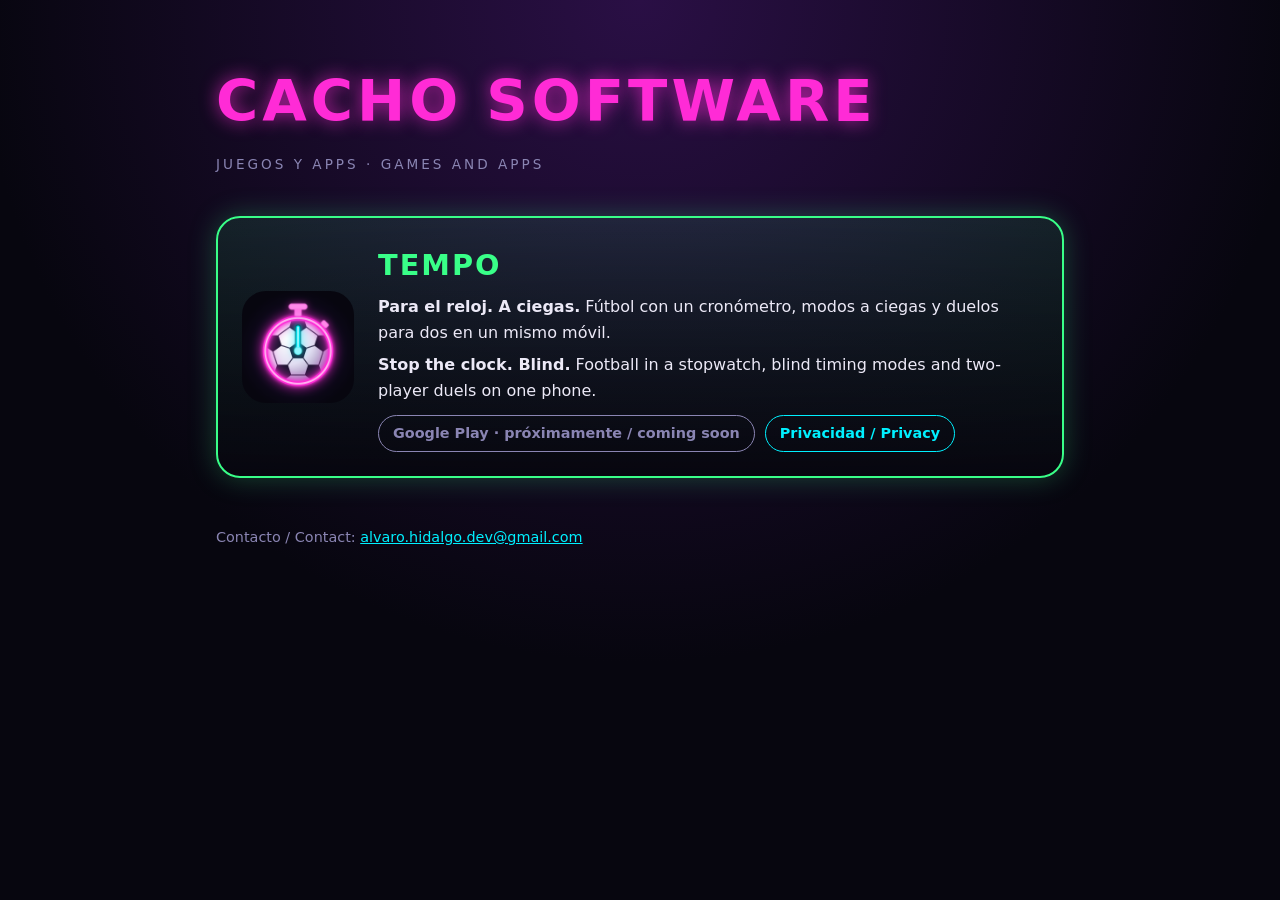
==== index.html @ e950e073 "Cacho Software site: app-ads.txt, home page, Tempo privacy policy Co-Authored-By: Claude Opus 5.5 (1" ====
<!doctype html>
<html lang="es">
<head>
<meta charset="utf-8">
<meta name="viewport" content="width=device-width, initial-scale=1">
<title>Cacho Software</title>
<meta name="description" content="Juegos y apps de Cacho Software. Games and apps by Cacho Software.">
<style>
  :root { --bg:#07060F; --surface:#13112A; --fg:#ECE9F7; --muted:#8A85B3;
          --magenta:#FF2BD6; --cyan:#00F0FF; --green:#39FF88; }
  * { box-sizing:border-box; }
  body { margin:0; background:radial-gradient(circle at 50% 0%, #2A0F45 0, var(--bg) 60%) fixed, var(--bg);
         color:var(--fg); font:16px/1.6 system-ui,-apple-system,Roboto,"Segoe UI",sans-serif; }
  main { max-width:880px; margin:0 auto; padding:56px 16px 48px; }
  h1 { margin:0; font-size:clamp(2.2rem,7vw,3.6rem); font-weight:900; letter-spacing:4px;
       color:var(--magenta); text-shadow:0 0 18px rgba(255,43,214,.7); }
  .tag { color:var(--muted); letter-spacing:3px; text-transform:uppercase; margin:6px 0 40px; font-size:.85rem; }
  .card { display:flex; gap:24px; align-items:center; padding:24px; border-radius:24px;
          background:linear-gradient(180deg, rgba(57,255,136,.10), var(--bg));
          border:2px solid var(--green); box-shadow:0 0 28px rgba(57,255,136,.25); }
  .card img { width:112px; height:112px; border-radius:24px; flex:none; }
  .card h2 { margin:0; font-size:1.8rem; letter-spacing:2px; color:var(--green); }
  .card p { margin:.4em 0; }
  .links { display:flex; flex-wrap:wrap; gap:10px; margin-top:12px; }
  .links a, .links span { padding:6px 14px; border-radius:999px; border:1.5px solid var(--cyan);
           color:var(--cyan); text-decoration:none; font-weight:700; font-size:.9rem; }
  .links span { border-color:var(--muted); color:var(--muted); }
  footer { margin-top:48px; color:var(--muted); font-size:.9rem; }
  footer a { color:var(--cyan); }
  @media (max-width:560px) { .card { flex-direction:column; text-align:center; } .links { justify-content:center; } }
</style>
</head>
<body><main>
  <h1>CACHO SOFTWARE</h1>
  <p class="tag">Juegos y apps · Games and apps</p>

  <article class="card">
    <img src="tempo/icon.png" alt="Tempo icon">
    <div>
      <h2>TEMPO</h2>
      <p><strong>Para el reloj. A ciegas.</strong> Fútbol con un cronómetro, modos a ciegas y duelos para dos en un mismo móvil.</p>
      <p><strong>Stop the clock. Blind.</strong> Football in a stopwatch, blind timing modes and two-player duels on one phone.</p>
      <div class="links">
        <span>Google Play · próximamente / coming soon</span>
        <a href="tempo/privacy/">Privacidad / Privacy</a>
      </div>
    </div>
  </article>

  <footer>
    Contacto / Contact: <a href="mailto:alvaro.hidalgo.dev@gmail.com">alvaro.hidalgo.dev@gmail.com</a>
  </footer>
</main></body>
</html>
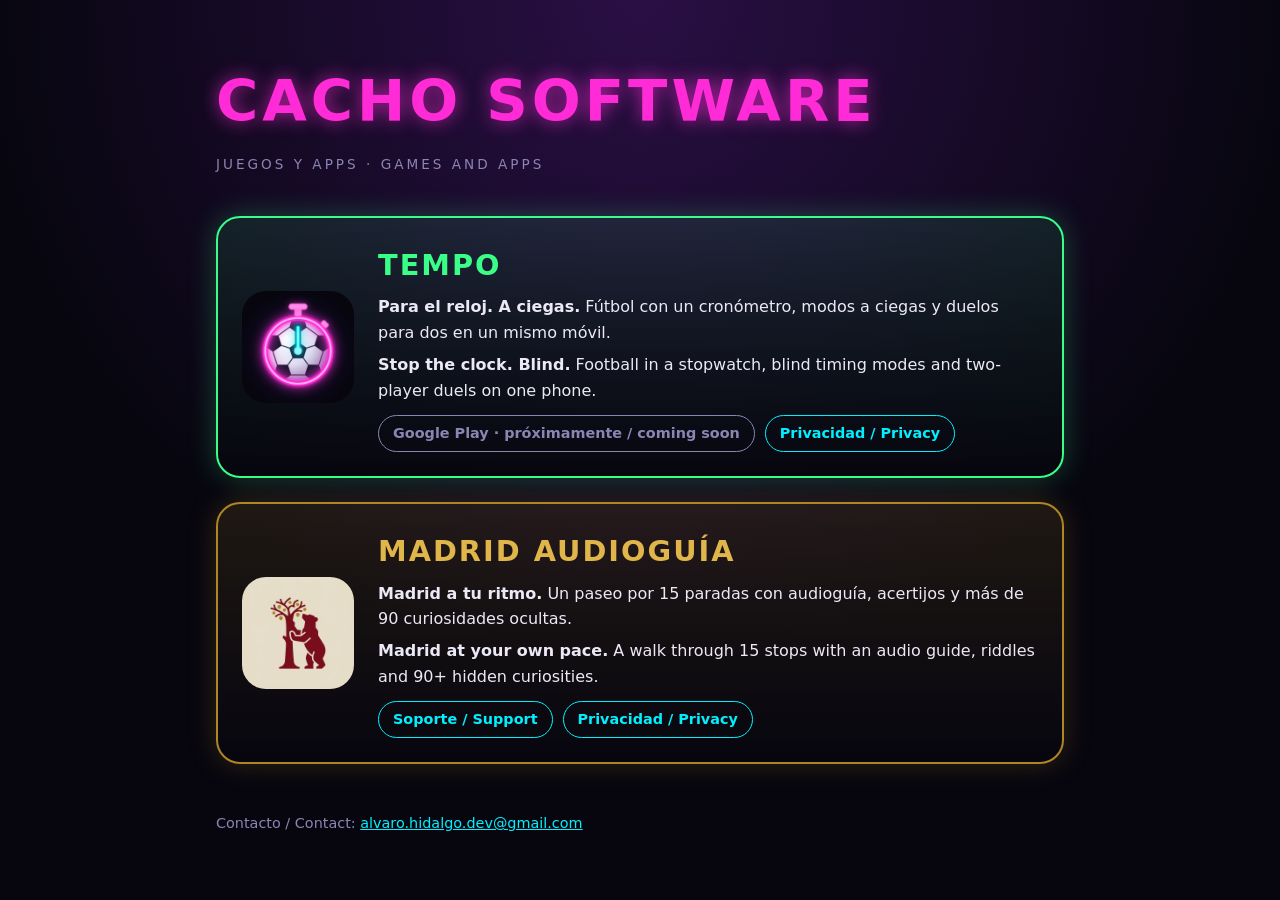
==== commit ed088a59: "Madrid Audioguía: support page, privacy policy and home card madrid/support/ is the App Store Suppor" ====
--- a/index.html
+++ b/index.html
@@ -25,6 +25,10 @@
   .links a, .links span { padding:6px 14px; border-radius:999px; border:1.5px solid var(--cyan);
            color:var(--cyan); text-decoration:none; font-weight:700; font-size:.9rem; }
   .links span { border-color:var(--muted); color:var(--muted); }
+  .card + .card { margin-top:24px; }
+  .card.madrid { background:linear-gradient(180deg, rgba(174,134,37,.14), var(--bg));
+                 border-color:#AE8625; box-shadow:0 0 28px rgba(174,134,37,.25); }
+  .card.madrid h2 { color:#E0B54A; }
   footer { margin-top:48px; color:var(--muted); font-size:.9rem; }
   footer a { color:var(--cyan); }
   @media (max-width:560px) { .card { flex-direction:column; text-align:center; } .links { justify-content:center; } }
@@ -47,6 +51,19 @@
     </div>
   </article>
 
+  <article class="card madrid">
+    <img src="madrid/icon.png" alt="Madrid Audioguía icon">
+    <div>
+      <h2>MADRID AUDIOGUÍA</h2>
+      <p><strong>Madrid a tu ritmo.</strong> Un paseo por 15 paradas con audioguía, acertijos y más de 90 curiosidades ocultas.</p>
+      <p><strong>Madrid at your own pace.</strong> A walk through 15 stops with an audio guide, riddles and 90+ hidden curiosities.</p>
+      <div class="links">
+        <a href="madrid/support/">Soporte / Support</a>
+        <a href="madrid/privacy/">Privacidad / Privacy</a>
+      </div>
+    </div>
+  </article>
+
   <footer>
     Contacto / Contact: <a href="mailto:alvaro.hidalgo.dev@gmail.com">alvaro.hidalgo.dev@gmail.com</a>
   </footer>
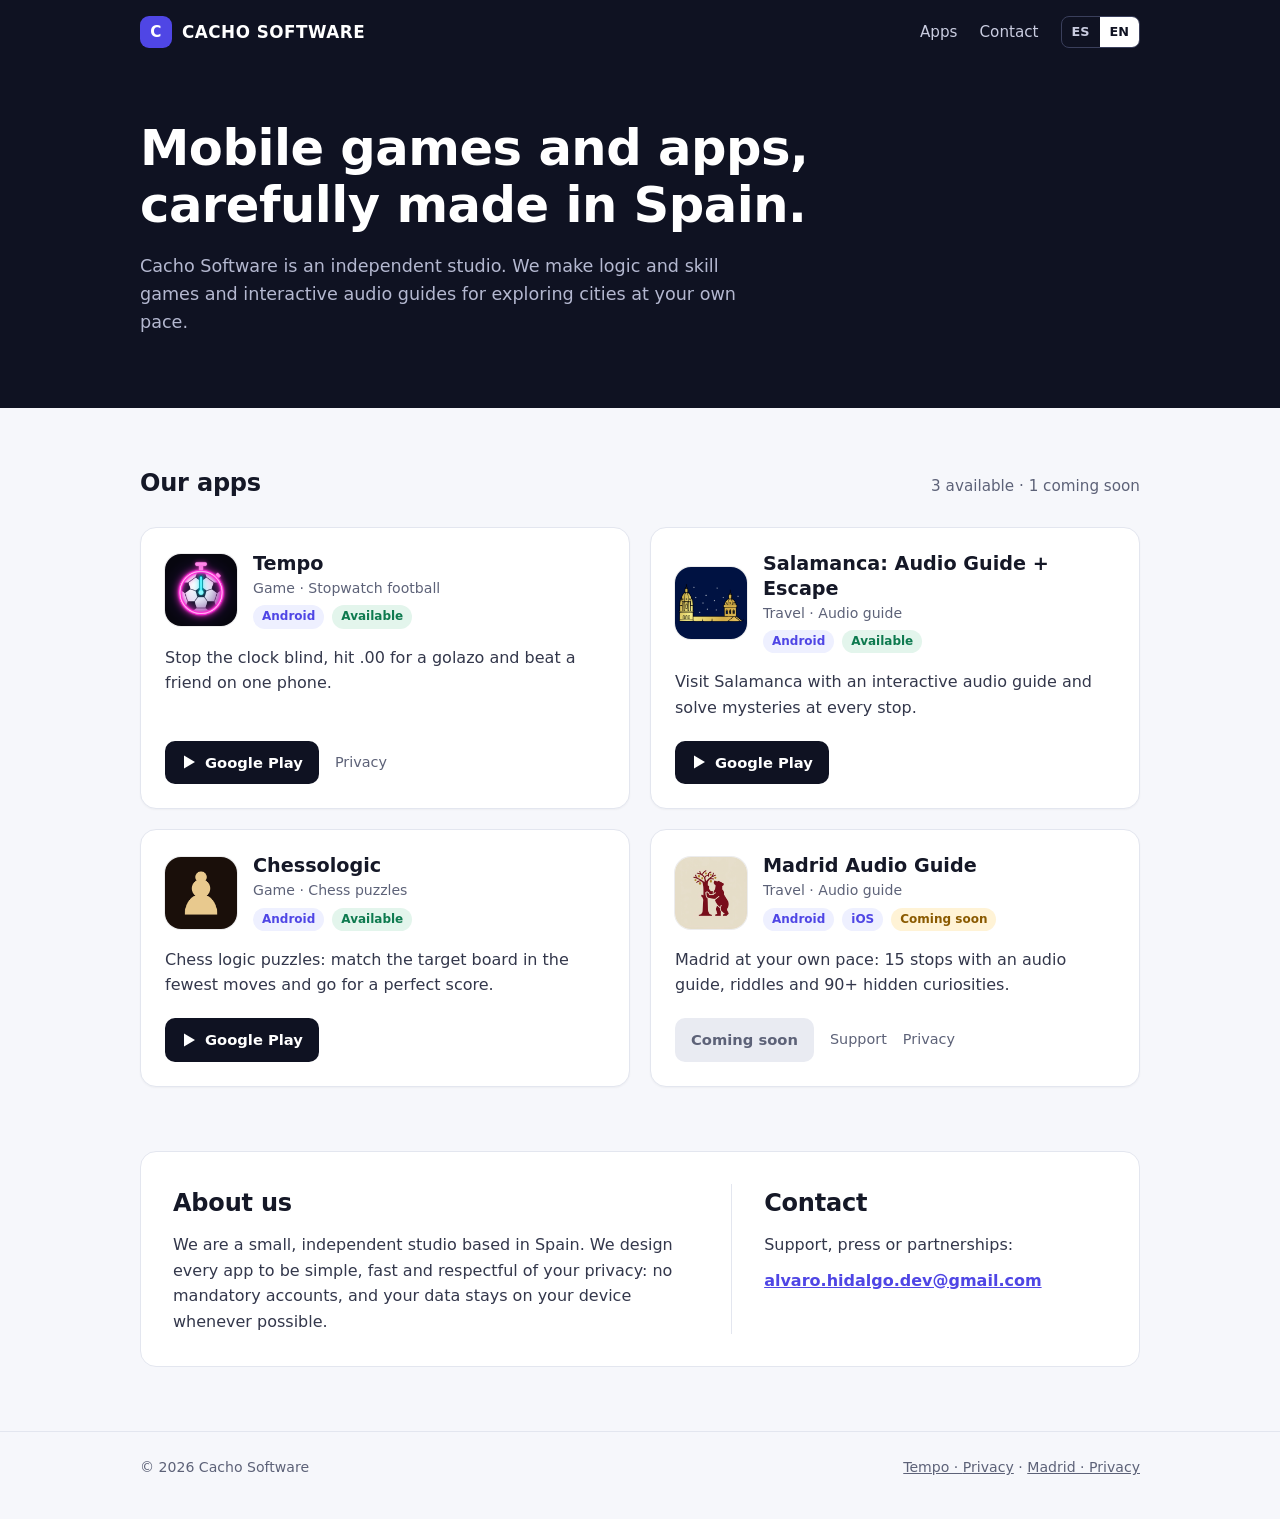
==== commit 95b814b7: "Home page: professional redesign, list all live apps with store links Adds Salamanca: Audioguía + Es" ====
--- a/index.html
+++ b/index.html
@@ -1,71 +1,232 @@
 <!doctype html>
-<html lang="es">
+<html lang="es" class="l-es">
 <head>
 <meta charset="utf-8">
 <meta name="viewport" content="width=device-width, initial-scale=1">
-<title>Cacho Software</title>
-<meta name="description" content="Juegos y apps de Cacho Software. Games and apps by Cacho Software.">
+<title>Cacho Software · Juegos y apps / Games and apps</title>
+<meta name="description" content="Cacho Software es un estudio independiente de juegos y apps para móvil. Cacho Software is an independent studio making mobile games and apps.">
+<meta property="og:title" content="Cacho Software">
+<meta property="og:description" content="Juegos y apps para móvil hechos en España. Mobile games and apps made in Spain.">
+<meta property="og:type" content="website">
+<meta name="theme-color" content="#0F1222">
 <style>
-  :root { --bg:#07060F; --surface:#13112A; --fg:#ECE9F7; --muted:#8A85B3;
-          --magenta:#FF2BD6; --cyan:#00F0FF; --green:#39FF88; }
+  :root { --bg:#F6F7FB; --surface:#FFFFFF; --fg:#151827; --muted:#5D6278; --line:#E3E6EF;
+          --ink:#0F1222; --accent:#4F46E5; --accent-soft:#EEF0FF; --ok:#0E7A4F; --ok-soft:#E3F5EC;
+          --soon:#8A5A00; --soon-soft:#FFF3D6; }
   * { box-sizing:border-box; }
-  body { margin:0; background:radial-gradient(circle at 50% 0%, #2A0F45 0, var(--bg) 60%) fixed, var(--bg);
-         color:var(--fg); font:16px/1.6 system-ui,-apple-system,Roboto,"Segoe UI",sans-serif; }
-  main { max-width:880px; margin:0 auto; padding:56px 16px 48px; }
-  h1 { margin:0; font-size:clamp(2.2rem,7vw,3.6rem); font-weight:900; letter-spacing:4px;
-       color:var(--magenta); text-shadow:0 0 18px rgba(255,43,214,.7); }
-  .tag { color:var(--muted); letter-spacing:3px; text-transform:uppercase; margin:6px 0 40px; font-size:.85rem; }
-  .card { display:flex; gap:24px; align-items:center; padding:24px; border-radius:24px;
-          background:linear-gradient(180deg, rgba(57,255,136,.10), var(--bg));
-          border:2px solid var(--green); box-shadow:0 0 28px rgba(57,255,136,.25); }
-  .card img { width:112px; height:112px; border-radius:24px; flex:none; }
-  .card h2 { margin:0; font-size:1.8rem; letter-spacing:2px; color:var(--green); }
-  .card p { margin:.4em 0; }
-  .links { display:flex; flex-wrap:wrap; gap:10px; margin-top:12px; }
-  .links a, .links span { padding:6px 14px; border-radius:999px; border:1.5px solid var(--cyan);
-           color:var(--cyan); text-decoration:none; font-weight:700; font-size:.9rem; }
-  .links span { border-color:var(--muted); color:var(--muted); }
-  .card + .card { margin-top:24px; }
-  .card.madrid { background:linear-gradient(180deg, rgba(174,134,37,.14), var(--bg));
-                 border-color:#AE8625; box-shadow:0 0 28px rgba(174,134,37,.25); }
-  .card.madrid h2 { color:#E0B54A; }
-  footer { margin-top:48px; color:var(--muted); font-size:.9rem; }
-  footer a { color:var(--cyan); }
-  @media (max-width:560px) { .card { flex-direction:column; text-align:center; } .links { justify-content:center; } }
+  html { scroll-behavior:smooth; }
+  body { margin:0; background:var(--bg); color:var(--fg);
+         font:16px/1.6 system-ui,-apple-system,"Segoe UI",Roboto,"Helvetica Neue",sans-serif; }
+  a { color:var(--accent); }
+  .wrap { max-width:1040px; margin:0 auto; padding:0 20px; }
+  .l-es .en, .l-en .es { display:none; }
+
+  /* Header */
+  .top { background:var(--ink); color:#fff; }
+  .bar { display:flex; align-items:center; justify-content:space-between; gap:16px; height:64px; }
+  .logo { display:flex; align-items:center; gap:10px; color:#fff; text-decoration:none;
+          font-weight:800; letter-spacing:.5px; font-size:1.05rem; }
+  .logo b { display:grid; place-items:center; width:32px; height:32px; border-radius:9px;
+            background:var(--accent); font-size:.95rem; }
+  .bar nav { display:flex; align-items:center; gap:22px; }
+  .bar nav a { color:#C9CCE0; text-decoration:none; font-size:.95rem; }
+  .bar nav a:hover { color:#fff; }
+  .lang { display:flex; border:1px solid #3A3F5C; border-radius:8px; overflow:hidden; }
+  .lang button { background:none; border:0; color:#C9CCE0; font:inherit; font-size:.8rem;
+                 font-weight:700; padding:5px 10px; cursor:pointer; }
+  .l-es .lang [data-l=es], .l-en .lang [data-l=en] { background:#fff; color:var(--ink); }
+
+  /* Hero */
+  .hero { background:var(--ink); color:#fff; padding:56px 0 72px; }
+  .hero h1 { margin:0; font-size:clamp(2rem,5.5vw,3.1rem); line-height:1.15; font-weight:800;
+             letter-spacing:-.5px; max-width:720px; }
+  .hero p { color:#B4B8D0; font-size:1.1rem; max-width:620px; margin:18px 0 0; }
+
+  /* Apps */
+  .apps { padding:56px 0 24px; }
+  .section-head { display:flex; align-items:baseline; justify-content:space-between; gap:12px;
+                  margin-bottom:24px; }
+  h2 { margin:0; font-size:1.5rem; letter-spacing:-.2px; }
+  .count { color:var(--muted); font-size:.95rem; }
+  .grid { display:grid; grid-template-columns:repeat(2,minmax(0,1fr)); gap:20px; }
+  .card { display:flex; flex-direction:column; background:var(--surface); border:1px solid var(--line);
+          border-radius:16px; padding:24px; box-shadow:0 1px 2px rgba(15,18,34,.04);
+          transition:box-shadow .2s, transform .2s; }
+  .card:hover { box-shadow:0 10px 30px rgba(15,18,34,.08); transform:translateY(-2px); }
+  .card-head { display:flex; gap:16px; align-items:center; }
+  .card img { width:72px; height:72px; border-radius:16px; flex:none;
+              box-shadow:0 0 0 1px rgba(15,18,34,.08); }
+  .card h3 { margin:0; font-size:1.2rem; line-height:1.3; }
+  .cat { color:var(--muted); font-size:.88rem; }
+  .card p { margin:16px 0 20px; color:#33374B; }
+  .meta { display:flex; flex-wrap:wrap; gap:8px; margin-top:6px; }
+  .pill { font-size:.75rem; font-weight:700; padding:2px 9px; border-radius:999px;
+          background:var(--accent-soft); color:var(--accent); }
+  .pill.live { background:var(--ok-soft); color:var(--ok); }
+  .pill.soon { background:var(--soon-soft); color:var(--soon); }
+  .actions { margin-top:auto; display:flex; flex-wrap:wrap; align-items:center; gap:8px 16px; }
+  .store { display:inline-flex; align-items:center; gap:8px; background:var(--ink); color:#fff;
+           text-decoration:none; font-weight:700; font-size:.92rem; padding:10px 16px;
+           border-radius:10px; }
+  .store:hover { background:#262B45; }
+  .store svg { width:16px; height:16px; }
+  .store.disabled { background:#E9EBF2; color:var(--muted); cursor:default; }
+  .actions .sub { font-size:.9rem; color:var(--muted); text-decoration:none; }
+  .actions .sub:hover { color:var(--accent); text-decoration:underline; }
+
+  /* About / contact */
+  .about { padding:40px 0 64px; }
+  .panel { display:grid; grid-template-columns:1.4fr 1fr; gap:32px; background:var(--surface);
+           border:1px solid var(--line); border-radius:16px; padding:32px; }
+  .panel p { color:#33374B; margin:10px 0 0; }
+  .contact-box { border-left:1px solid var(--line); padding-left:32px; }
+  .contact-box a.mail { display:inline-block; margin-top:10px; font-weight:700; word-break:break-all; }
+
+  footer { border-top:1px solid var(--line); color:var(--muted); font-size:.88rem; padding:24px 0 40px; }
+  footer .wrap { display:flex; flex-wrap:wrap; justify-content:space-between; gap:12px; }
+  footer a { color:var(--muted); }
+
+  @media (max-width:760px) {
+    .grid, .panel { grid-template-columns:1fr; }
+    .contact-box { border-left:0; padding-left:0; border-top:1px solid var(--line); padding-top:24px; }
+    .bar nav a.hide-sm { display:none; }
+    .hero { padding:40px 0 56px; }
+  }
 </style>
 </head>
-<body><main>
-  <h1>CACHO SOFTWARE</h1>
-  <p class="tag">Juegos y apps · Games and apps</p>
-
-  <article class="card">
-    <img src="tempo/icon.png" alt="Tempo icon">
-    <div>
-      <h2>TEMPO</h2>
-      <p><strong>Para el reloj. A ciegas.</strong> Fútbol con un cronómetro, modos a ciegas y duelos para dos en un mismo móvil.</p>
-      <p><strong>Stop the clock. Blind.</strong> Football in a stopwatch, blind timing modes and two-player duels on one phone.</p>
-      <div class="links">
-        <span>Google Play · próximamente / coming soon</span>
-        <a href="tempo/privacy/">Privacidad / Privacy</a>
+<body>
+<header class="top">
+  <div class="wrap bar">
+    <a class="logo" href="./"><b>C</b>CACHO SOFTWARE</a>
+    <nav>
+      <a class="hide-sm" href="#apps"><span class="es">Apps</span><span class="en">Apps</span></a>
+      <a class="hide-sm" href="#contacto"><span class="es">Contacto</span><span class="en">Contact</span></a>
+      <div class="lang" role="group" aria-label="Idioma / Language">
+        <button type="button" data-l="es">ES</button><button type="button" data-l="en">EN</button>
+      </div>
+    </nav>
+  </div>
+</header>
+
+<section class="hero">
+  <div class="wrap">
+    <h1><span class="es">Juegos y apps para móvil, hechos con cuidado en España.</span><span class="en">Mobile games and apps, carefully made in Spain.</span></h1>
+    <p><span class="es">Cacho Software es un estudio independiente. Creamos juegos de lógica y habilidad y audioguías interactivas para descubrir ciudades a tu ritmo.</span><span class="en">Cacho Software is an independent studio. We make logic and skill games and interactive audio guides for exploring cities at your own pace.</span></p>
+  </div>
+</section>
+
+<main class="apps" id="apps">
+  <div class="wrap">
+    <div class="section-head">
+      <h2><span class="es">Nuestras apps</span><span class="en">Our apps</span></h2>
+      <span class="count"><span class="es">3 disponibles · 1 próximamente</span><span class="en">3 available · 1 coming soon</span></span>
+    </div>
+
+    <div class="grid">
+      <article class="card">
+        <div class="card-head">
+          <img src="tempo/icon.png" alt="Tempo" width="72" height="72">
+          <div>
+            <h3>Tempo</h3>
+            <div class="cat"><span class="es">Juego · Fútbol cronómetro</span><span class="en">Game · Stopwatch football</span></div>
+            <div class="meta"><span class="pill">Android</span><span class="pill live"><span class="es">Disponible</span><span class="en">Available</span></span></div>
+          </div>
+        </div>
+        <p><span class="es">Para el reloj a ciegas, clava el .00 para marcar un golazo y reta a un amigo en el mismo móvil.</span><span class="en">Stop the clock blind, hit .00 for a golazo and beat a friend on one phone.</span></p>
+        <div class="actions">
+          <a class="store" href="https://play.google.com/store/apps/details?id=com.cachosoftware.tempo"><svg viewBox="0 0 16 16" aria-hidden="true"><path fill="currentColor" d="M3 1.5v13l11-6.5z"/></svg>Google Play</a>
+          <a class="sub" href="tempo/privacy/"><span class="es">Privacidad</span><span class="en">Privacy</span></a>
+        </div>
+      </article>
+
+      <article class="card">
+        <div class="card-head">
+          <img src="salamanca/icon.png" alt="Salamanca" width="72" height="72">
+          <div>
+            <h3><span class="es">Salamanca: Audioguía + Escape</span><span class="en">Salamanca: Audio Guide + Escape</span></h3>
+            <div class="cat"><span class="es">Viajes · Audioguía</span><span class="en">Travel · Audio guide</span></div>
+            <div class="meta"><span class="pill">Android</span><span class="pill live"><span class="es">Disponible</span><span class="en">Available</span></span></div>
+          </div>
+        </div>
+        <p><span class="es">Visita Salamanca con una audioguía interactiva y resuelve misterios en cada parada.</span><span class="en">Visit Salamanca with an interactive audio guide and solve mysteries at every stop.</span></p>
+        <div class="actions">
+          <a class="store" href="https://play.google.com/store/apps/details?id=com.cachosoftware.salamancafreetour"><svg viewBox="0 0 16 16" aria-hidden="true"><path fill="currentColor" d="M3 1.5v13l11-6.5z"/></svg>Google Play</a>
+        </div>
+      </article>
+
+      <article class="card">
+        <div class="card-head">
+          <img src="chessologic/icon.png" alt="Chessologic" width="72" height="72">
+          <div>
+            <h3>Chessologic</h3>
+            <div class="cat"><span class="es">Juego · Puzzles de ajedrez</span><span class="en">Game · Chess puzzles</span></div>
+            <div class="meta"><span class="pill">Android</span><span class="pill live"><span class="es">Disponible</span><span class="en">Available</span></span></div>
+          </div>
+        </div>
+        <p><span class="es">Puzzles de lógica con piezas de ajedrez: iguala el tablero objetivo en el menor número de movimientos.</span><span class="en">Chess logic puzzles: match the target board in the fewest moves and go for a perfect score.</span></p>
+        <div class="actions">
+          <a class="store" href="https://play.google.com/store/apps/details?id=com.cachosoftware.chessologic"><svg viewBox="0 0 16 16" aria-hidden="true"><path fill="currentColor" d="M3 1.5v13l11-6.5z"/></svg>Google Play</a>
+        </div>
+      </article>
+
+      <article class="card">
+        <div class="card-head">
+          <img src="madrid/icon.png" alt="Madrid Audioguía" width="72" height="72">
+          <div>
+            <h3><span class="es">Madrid Audioguía</span><span class="en">Madrid Audio Guide</span></h3>
+            <div class="cat"><span class="es">Viajes · Audioguía</span><span class="en">Travel · Audio guide</span></div>
+            <div class="meta"><span class="pill">Android</span><span class="pill">iOS</span><span class="pill soon"><span class="es">Próximamente</span><span class="en">Coming soon</span></span></div>
+          </div>
+        </div>
+        <p><span class="es">Madrid a tu ritmo: 15 paradas con audioguía, acertijos y más de 90 curiosidades ocultas.</span><span class="en">Madrid at your own pace: 15 stops with an audio guide, riddles and 90+ hidden curiosities.</span></p>
+        <div class="actions">
+          <span class="store disabled"><span class="es">Próximamente</span><span class="en">Coming soon</span></span>
+          <a class="sub" href="madrid/support/"><span class="es">Soporte</span><span class="en">Support</span></a>
+          <a class="sub" href="madrid/privacy/"><span class="es">Privacidad</span><span class="en">Privacy</span></a>
+        </div>
+      </article>
+    </div>
+  </div>
+</main>
+
+<section class="about" id="contacto">
+  <div class="wrap">
+    <div class="panel">
+      <div>
+        <h2><span class="es">Sobre nosotros</span><span class="en">About us</span></h2>
+        <p><span class="es">Somos un estudio pequeño e independiente con sede en España. Diseñamos cada app para que sea sencilla, rápida y respetuosa con tu privacidad: sin cuentas obligatorias y guardando tus datos en tu dispositivo siempre que es posible.</span><span class="en">We are a small, independent studio based in Spain. We design every app to be simple, fast and respectful of your privacy: no mandatory accounts, and your data stays on your device whenever possible.</span></p>
+      </div>
+      <div class="contact-box">
+        <h2><span class="es">Contacto</span><span class="en">Contact</span></h2>
+        <p><span class="es">Soporte, prensa o colaboraciones:</span><span class="en">Support, press or partnerships:</span></p>
+        <a class="mail" href="mailto:alvaro.hidalgo.dev@gmail.com">alvaro.hidalgo.dev@gmail.com</a>
       </div>
     </div>
-  </article>
-
-  <article class="card madrid">
-    <img src="madrid/icon.png" alt="Madrid Audioguía icon">
-    <div>
-      <h2>MADRID AUDIOGUÍA</h2>
-      <p><strong>Madrid a tu ritmo.</strong> Un paseo por 15 paradas con audioguía, acertijos y más de 90 curiosidades ocultas.</p>
-      <p><strong>Madrid at your own pace.</strong> A walk through 15 stops with an audio guide, riddles and 90+ hidden curiosities.</p>
-      <div class="links">
-        <a href="madrid/support/">Soporte / Support</a>
-        <a href="madrid/privacy/">Privacidad / Privacy</a>
-      </div>
-    </div>
-  </article>
-
-  <footer>
-    Contacto / Contact: <a href="mailto:alvaro.hidalgo.dev@gmail.com">alvaro.hidalgo.dev@gmail.com</a>
-  </footer>
-</main></body>
+  </div>
+</section>
+
+<footer>
+  <div class="wrap">
+    <span>© 2026 Cacho Software</span>
+    <span><a href="tempo/privacy/">Tempo · <span class="es">Privacidad</span><span class="en">Privacy</span></a> · <a href="madrid/privacy/">Madrid · <span class="es">Privacidad</span><span class="en">Privacy</span></a></span>
+  </div>
+</footer>
+
+<script>
+  (function () {
+    var root = document.documentElement;
+    function set(l) {
+      root.className = 'l-' + l;
+      root.lang = l;
+      try { localStorage.setItem('lang', l); } catch (e) {}
+    }
+    var saved = null;
+    try { saved = localStorage.getItem('lang'); } catch (e) {}
+    set(saved || ((navigator.language || 'es').slice(0, 2) === 'es' ? 'es' : 'en'));
+    document.querySelectorAll('.lang button').forEach(function (b) {
+      b.addEventListener('click', function () { set(b.getAttribute('data-l')); });
+    });
+  })();
+</script>
+</body>
 </html>
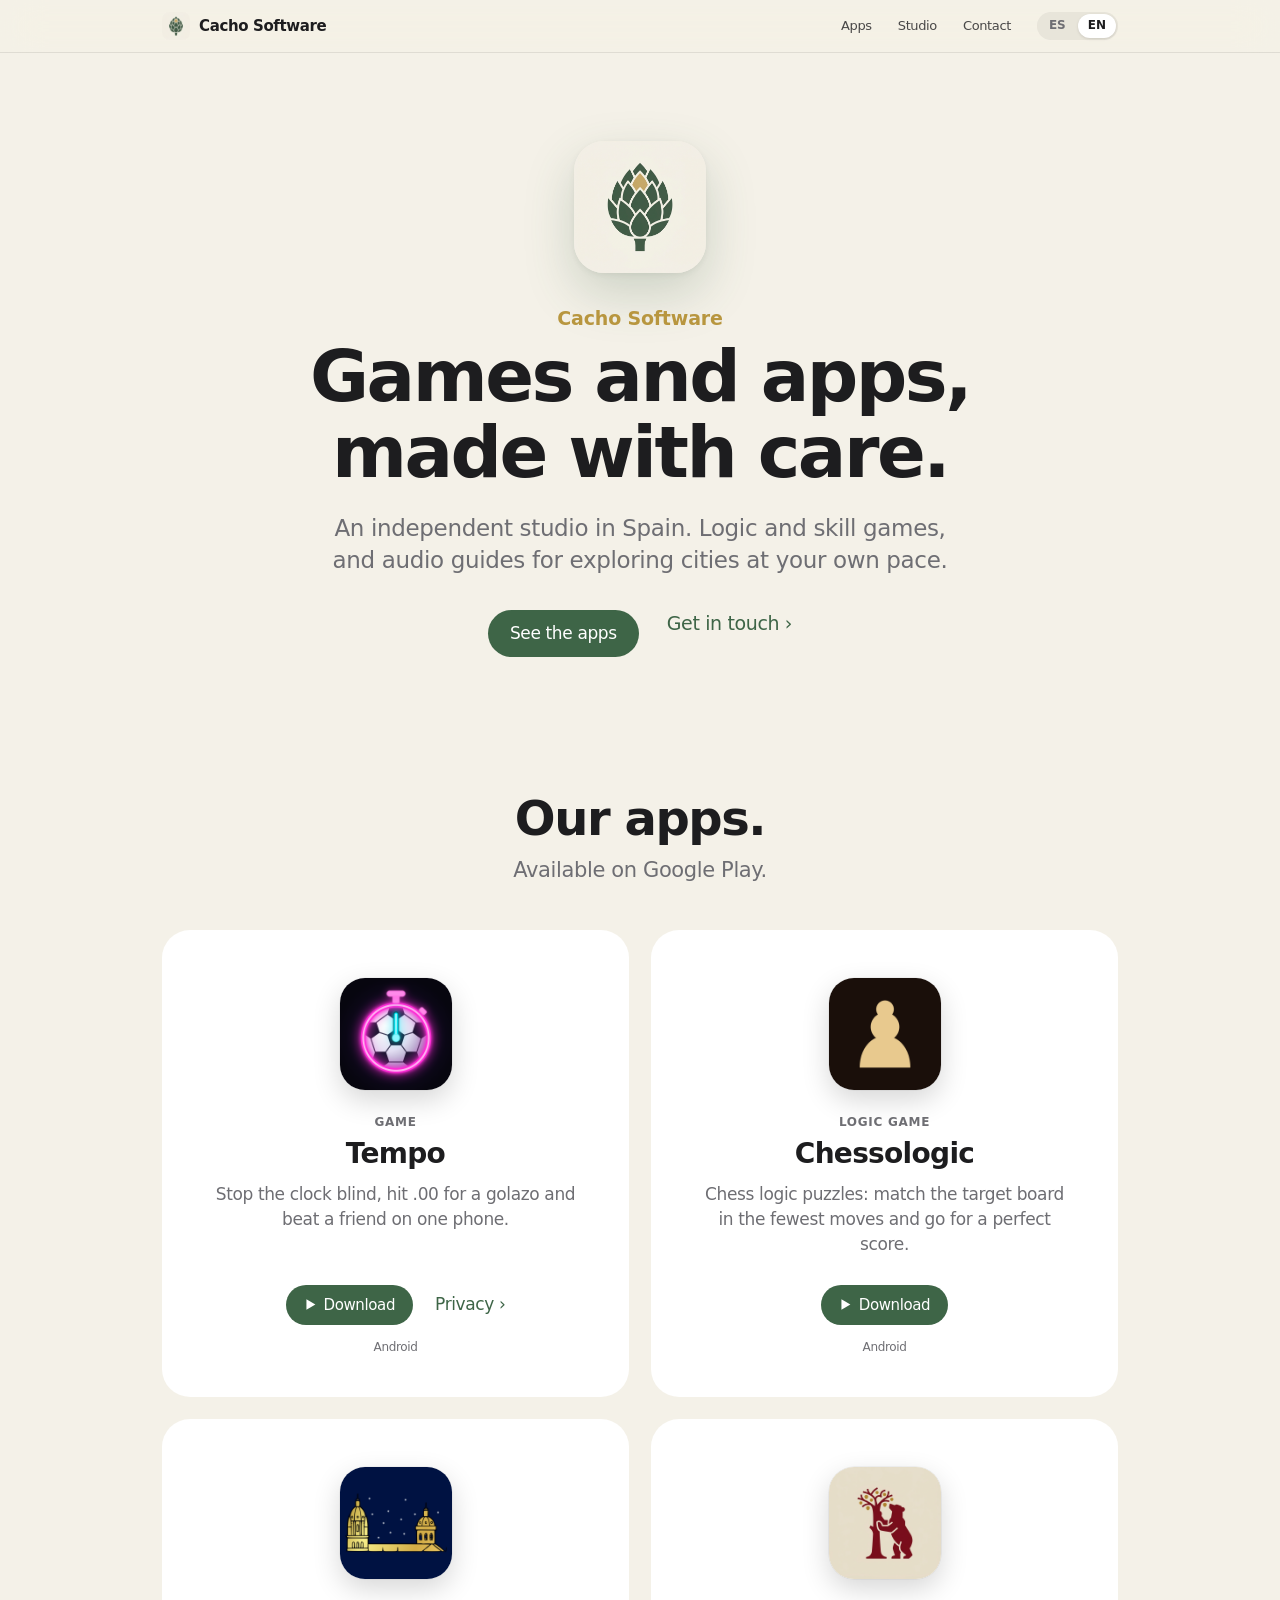
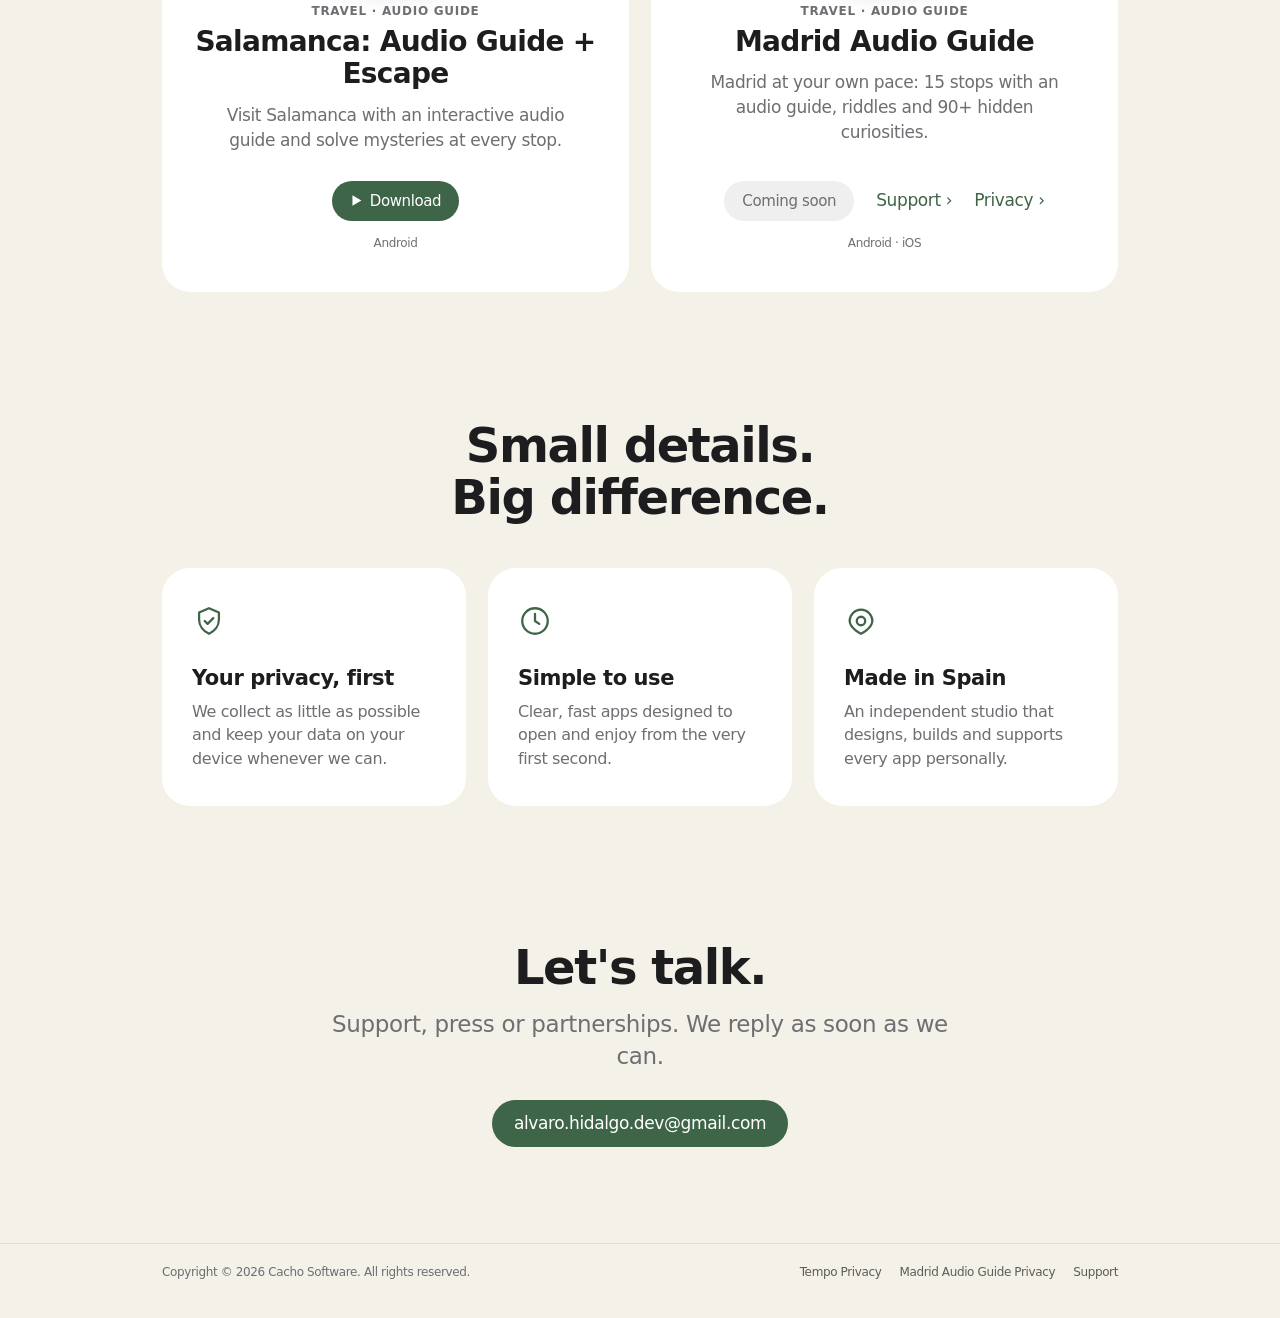
==== commit bab47244: "Home page: Apple-inspired redesign with the studio logo Translucent sticky nav, large centred hero w" ====
--- a/index.html
+++ b/index.html
@@ -8,98 +8,116 @@
 <meta property="og:title" content="Cacho Software">
 <meta property="og:description" content="Juegos y apps para móvil hechos en España. Mobile games and apps made in Spain.">
 <meta property="og:type" content="website">
-<meta name="theme-color" content="#0F1222">
+<meta property="og:image" content="https://cachosoftware.github.io/cachosoftware_icon.png">
+<meta name="theme-color" content="#F4F1E8">
+<link rel="icon" type="image/png" href="cachosoftware_icon.png">
+<link rel="apple-touch-icon" href="cachosoftware_icon.png">
 <style>
-  :root { --bg:#F6F7FB; --surface:#FFFFFF; --fg:#151827; --muted:#5D6278; --line:#E3E6EF;
-          --ink:#0F1222; --accent:#4F46E5; --accent-soft:#EEF0FF; --ok:#0E7A4F; --ok-soft:#E3F5EC;
-          --soon:#8A5A00; --soon-soft:#FFF3D6; }
+  :root { --bg:#F4F1E8; --tile:#FFFFFF; --fg:#1D1D1F; --muted:#6E6E73; --line:rgba(29,29,31,.10);
+          --green:#3E6547; --green-dark:#2F4F37; --gold:#B8963F; }
   * { box-sizing:border-box; }
-  html { scroll-behavior:smooth; }
-  body { margin:0; background:var(--bg); color:var(--fg);
-         font:16px/1.6 system-ui,-apple-system,"Segoe UI",Roboto,"Helvetica Neue",sans-serif; }
-  a { color:var(--accent); }
-  .wrap { max-width:1040px; margin:0 auto; padding:0 20px; }
+  html { scroll-behavior:smooth; -webkit-text-size-adjust:100%; }
+  body { margin:0; background:var(--bg); color:var(--fg); -webkit-font-smoothing:antialiased;
+         font:17px/1.47 -apple-system,BlinkMacSystemFont,"SF Pro Text","Helvetica Neue",system-ui,"Segoe UI",Roboto,sans-serif;
+         letter-spacing:-.022em; }
+  a { color:var(--green); text-decoration:none; }
+  a:hover { text-decoration:underline; }
+  .wrap { max-width:1000px; margin:0 auto; padding:0 22px; }
   .l-es .en, .l-en .es { display:none; }
 
-  /* Header */
-  .top { background:var(--ink); color:#fff; }
-  .bar { display:flex; align-items:center; justify-content:space-between; gap:16px; height:64px; }
-  .logo { display:flex; align-items:center; gap:10px; color:#fff; text-decoration:none;
-          font-weight:800; letter-spacing:.5px; font-size:1.05rem; }
-  .logo b { display:grid; place-items:center; width:32px; height:32px; border-radius:9px;
-            background:var(--accent); font-size:.95rem; }
-  .bar nav { display:flex; align-items:center; gap:22px; }
-  .bar nav a { color:#C9CCE0; text-decoration:none; font-size:.95rem; }
-  .bar nav a:hover { color:#fff; }
-  .lang { display:flex; border:1px solid #3A3F5C; border-radius:8px; overflow:hidden; }
-  .lang button { background:none; border:0; color:#C9CCE0; font:inherit; font-size:.8rem;
-                 font-weight:700; padding:5px 10px; cursor:pointer; }
-  .l-es .lang [data-l=es], .l-en .lang [data-l=en] { background:#fff; color:var(--ink); }
+  /* Navigation: translucent, sticky */
+  .nav { position:sticky; top:0; z-index:10; background:rgba(244,241,232,.72);
+         -webkit-backdrop-filter:saturate(180%) blur(20px); backdrop-filter:saturate(180%) blur(20px);
+         border-bottom:1px solid var(--line); }
+  .nav .wrap { display:flex; align-items:center; justify-content:space-between; height:52px; }
+  .brand { display:flex; align-items:center; gap:9px; color:var(--fg); font-weight:600; font-size:15px; }
+  .brand:hover { text-decoration:none; }
+  .brand img { width:28px; height:28px; border-radius:7px; }
+  .nav nav { display:flex; align-items:center; gap:26px; font-size:13px; }
+  .nav nav a { color:rgba(29,29,31,.8); }
+  .nav nav a:hover { color:var(--fg); text-decoration:none; }
+  .lang { display:flex; gap:2px; padding:2px; border-radius:999px; background:rgba(29,29,31,.06); }
+  .lang button { border:0; background:none; font:inherit; font-size:12px; font-weight:600; color:var(--muted);
+                 padding:3px 10px; border-radius:999px; cursor:pointer; }
+  .l-es .lang [data-l=es], .l-en .lang [data-l=en] { background:#fff; color:var(--fg);
+                 box-shadow:0 1px 3px rgba(0,0,0,.12); }
 
   /* Hero */
-  .hero { background:var(--ink); color:#fff; padding:56px 0 72px; }
-  .hero h1 { margin:0; font-size:clamp(2rem,5.5vw,3.1rem); line-height:1.15; font-weight:800;
-             letter-spacing:-.5px; max-width:720px; }
-  .hero p { color:#B4B8D0; font-size:1.1rem; max-width:620px; margin:18px 0 0; }
-
-  /* Apps */
-  .apps { padding:56px 0 24px; }
-  .section-head { display:flex; align-items:baseline; justify-content:space-between; gap:12px;
-                  margin-bottom:24px; }
-  h2 { margin:0; font-size:1.5rem; letter-spacing:-.2px; }
-  .count { color:var(--muted); font-size:.95rem; }
-  .grid { display:grid; grid-template-columns:repeat(2,minmax(0,1fr)); gap:20px; }
-  .card { display:flex; flex-direction:column; background:var(--surface); border:1px solid var(--line);
-          border-radius:16px; padding:24px; box-shadow:0 1px 2px rgba(15,18,34,.04);
-          transition:box-shadow .2s, transform .2s; }
-  .card:hover { box-shadow:0 10px 30px rgba(15,18,34,.08); transform:translateY(-2px); }
-  .card-head { display:flex; gap:16px; align-items:center; }
-  .card img { width:72px; height:72px; border-radius:16px; flex:none;
-              box-shadow:0 0 0 1px rgba(15,18,34,.08); }
-  .card h3 { margin:0; font-size:1.2rem; line-height:1.3; }
-  .cat { color:var(--muted); font-size:.88rem; }
-  .card p { margin:16px 0 20px; color:#33374B; }
-  .meta { display:flex; flex-wrap:wrap; gap:8px; margin-top:6px; }
-  .pill { font-size:.75rem; font-weight:700; padding:2px 9px; border-radius:999px;
-          background:var(--accent-soft); color:var(--accent); }
-  .pill.live { background:var(--ok-soft); color:var(--ok); }
-  .pill.soon { background:var(--soon-soft); color:var(--soon); }
-  .actions { margin-top:auto; display:flex; flex-wrap:wrap; align-items:center; gap:8px 16px; }
-  .store { display:inline-flex; align-items:center; gap:8px; background:var(--ink); color:#fff;
-           text-decoration:none; font-weight:700; font-size:.92rem; padding:10px 16px;
-           border-radius:10px; }
-  .store:hover { background:#262B45; }
-  .store svg { width:16px; height:16px; }
-  .store.disabled { background:#E9EBF2; color:var(--muted); cursor:default; }
-  .actions .sub { font-size:.9rem; color:var(--muted); text-decoration:none; }
-  .actions .sub:hover { color:var(--accent); text-decoration:underline; }
-
-  /* About / contact */
-  .about { padding:40px 0 64px; }
-  .panel { display:grid; grid-template-columns:1.4fr 1fr; gap:32px; background:var(--surface);
-           border:1px solid var(--line); border-radius:16px; padding:32px; }
-  .panel p { color:#33374B; margin:10px 0 0; }
-  .contact-box { border-left:1px solid var(--line); padding-left:32px; }
-  .contact-box a.mail { display:inline-block; margin-top:10px; font-weight:700; word-break:break-all; }
-
-  footer { border-top:1px solid var(--line); color:var(--muted); font-size:.88rem; padding:24px 0 40px; }
-  footer .wrap { display:flex; flex-wrap:wrap; justify-content:space-between; gap:12px; }
-  footer a { color:var(--muted); }
+  .hero { text-align:center; padding:88px 0 72px; }
+  .hero-logo { width:132px; height:132px; border-radius:30px; display:block; margin:0 auto 32px;
+               box-shadow:0 20px 50px rgba(62,101,71,.22), 0 2px 6px rgba(0,0,0,.06); }
+  .eyebrow { color:var(--gold); font-weight:600; font-size:19px; margin:0 0 6px; letter-spacing:-.01em; }
+  h1 { margin:0 auto; max-width:780px; font-size:clamp(40px,7vw,72px); line-height:1.05; font-weight:700;
+       letter-spacing:-.035em; }
+  .lead { margin:22px auto 0; max-width:620px; color:var(--muted); font-size:clamp(19px,2.3vw,23px);
+          line-height:1.4; letter-spacing:-.015em; }
+  .ctas { display:flex; justify-content:center; flex-wrap:wrap; gap:14px 28px; margin-top:34px; font-size:19px; }
+  .btn { display:inline-flex; align-items:center; gap:7px; background:var(--green); color:#fff;
+         padding:11px 22px; border-radius:999px; font-weight:500; font-size:17px; transition:background .2s; }
+  .btn:hover { background:var(--green-dark); text-decoration:none; }
+  .btn svg { width:13px; height:13px; }
+  .more::after { content:" ›"; }
+
+  /* Section headings */
+  .section { padding:64px 0; }
+  .section-title { text-align:center; margin-bottom:44px; }
+  h2 { margin:0; font-size:clamp(32px,5vw,48px); line-height:1.08; font-weight:700; letter-spacing:-.03em; }
+  .section-title p { color:var(--muted); font-size:21px; margin:10px 0 0; }
+
+  /* App tiles */
+  .grid { display:grid; grid-template-columns:repeat(2,minmax(0,1fr)); gap:22px; }
+  .tile { display:flex; flex-direction:column; align-items:center; text-align:center; background:var(--tile);
+          border-radius:28px; padding:48px 32px 40px; transition:transform .35s cubic-bezier(.2,.8,.2,1), box-shadow .35s; }
+  .tile:hover { transform:scale(1.015); box-shadow:0 24px 60px rgba(29,29,31,.10); }
+  .tile img { width:112px; height:112px; border-radius:25px; margin-bottom:24px;
+              box-shadow:0 10px 28px rgba(0,0,0,.16), 0 0 0 .5px rgba(0,0,0,.08); }
+  .kicker { color:var(--muted); font-size:12px; font-weight:600; text-transform:uppercase; letter-spacing:.06em; }
+  .tile h3 { margin:6px 0 0; font-size:28px; line-height:1.15; font-weight:700; letter-spacing:-.025em; }
+  .tile p { color:var(--muted); margin:12px 0 0; max-width:360px; font-size:17px; }
+  .tile .ctas { margin-top:auto; padding-top:28px; font-size:17px; gap:12px 22px; align-items:center; }
+  .tile .btn { padding:9px 18px; font-size:15px; }
+  .btn.soon { background:rgba(29,29,31,.07); color:var(--muted); cursor:default; }
+  .platform { margin-top:14px; font-size:12px; color:var(--muted); }
+
+  /* Values */
+  .values { display:grid; grid-template-columns:repeat(3,1fr); gap:22px; }
+  .value { background:var(--tile); border-radius:28px; padding:36px 30px; }
+  .value svg { width:34px; height:34px; color:var(--green); }
+  .value h3 { margin:18px 0 6px; font-size:21px; letter-spacing:-.02em; }
+  .value p { margin:0; color:var(--muted); font-size:16px; }
+
+  /* Contact */
+  .contact { text-align:center; padding:72px 0 96px; }
+  .contact .lead { margin-top:14px; }
+  .contact .ctas { margin-top:28px; }
+
+  footer { border-top:1px solid var(--line); color:var(--muted); font-size:12px; padding:20px 0 36px; }
+  footer .wrap { display:flex; flex-wrap:wrap; justify-content:space-between; gap:10px; }
+  footer a { color:rgba(29,29,31,.7); }
+  footer .links { display:flex; flex-wrap:wrap; gap:6px 18px; }
+
+  /* Gentle reveal on scroll */
+  .reveal { opacity:0; transform:translateY(24px); transition:opacity .8s ease, transform .8s cubic-bezier(.2,.8,.2,1); }
+  .reveal.in { opacity:1; transform:none; }
+  @media (prefers-reduced-motion:reduce) { .reveal { opacity:1; transform:none; transition:none; } .tile:hover { transform:none; } }
 
   @media (max-width:760px) {
-    .grid, .panel { grid-template-columns:1fr; }
-    .contact-box { border-left:0; padding-left:0; border-top:1px solid var(--line); padding-top:24px; }
-    .bar nav a.hide-sm { display:none; }
-    .hero { padding:40px 0 56px; }
+    .grid, .values { grid-template-columns:1fr; }
+    .nav nav a.hide-sm { display:none; }
+    .hero { padding:56px 0 48px; }
+    .hero-logo { width:108px; height:108px; border-radius:24px; }
+    .section { padding:44px 0; }
   }
 </style>
 </head>
 <body>
-<header class="top">
-  <div class="wrap bar">
-    <a class="logo" href="./"><b>C</b>CACHO SOFTWARE</a>
+
+<header class="nav">
+  <div class="wrap">
+    <a class="brand" href="./"><img src="cachosoftware_icon.png" alt="">Cacho Software</a>
     <nav>
-      <a class="hide-sm" href="#apps"><span class="es">Apps</span><span class="en">Apps</span></a>
+      <a class="hide-sm" href="#apps">Apps</a>
+      <a class="hide-sm" href="#estudio"><span class="es">Estudio</span><span class="en">Studio</span></a>
       <a class="hide-sm" href="#contacto"><span class="es">Contacto</span><span class="en">Contact</span></a>
       <div class="lang" role="group" aria-label="Idioma / Language">
         <button type="button" data-l="es">ES</button><button type="button" data-l="en">EN</button>
@@ -108,107 +126,122 @@
   </div>
 </header>
 
-<section class="hero">
-  <div class="wrap">
-    <h1><span class="es">Juegos y apps para móvil, hechos con cuidado en España.</span><span class="en">Mobile games and apps, carefully made in Spain.</span></h1>
-    <p><span class="es">Cacho Software es un estudio independiente. Creamos juegos de lógica y habilidad y audioguías interactivas para descubrir ciudades a tu ritmo.</span><span class="en">Cacho Software is an independent studio. We make logic and skill games and interactive audio guides for exploring cities at your own pace.</span></p>
-  </div>
-</section>
-
-<main class="apps" id="apps">
-  <div class="wrap">
-    <div class="section-head">
-      <h2><span class="es">Nuestras apps</span><span class="en">Our apps</span></h2>
-      <span class="count"><span class="es">3 disponibles · 1 próximamente</span><span class="en">3 available · 1 coming soon</span></span>
-    </div>
-
-    <div class="grid">
-      <article class="card">
-        <div class="card-head">
-          <img src="tempo/icon.png" alt="Tempo" width="72" height="72">
-          <div>
-            <h3>Tempo</h3>
-            <div class="cat"><span class="es">Juego · Fútbol cronómetro</span><span class="en">Game · Stopwatch football</span></div>
-            <div class="meta"><span class="pill">Android</span><span class="pill live"><span class="es">Disponible</span><span class="en">Available</span></span></div>
-          </div>
+<main>
+  <section class="hero">
+    <div class="wrap">
+      <img class="hero-logo" src="cachosoftware_icon.png" alt="Cacho Software" width="132" height="132">
+      <p class="eyebrow">Cacho Software</p>
+      <h1><span class="es">Juegos y apps, hechos con cariño.</span><span class="en">Games and apps, made with care.</span></h1>
+      <p class="lead"><span class="es">Un estudio independiente en España. Juegos de lógica y habilidad, y audioguías para descubrir ciudades a tu ritmo.</span><span class="en">An independent studio in Spain. Logic and skill games, and audio guides for exploring cities at your own pace.</span></p>
+      <div class="ctas">
+        <a class="btn" href="#apps"><span class="es">Ver las apps</span><span class="en">See the apps</span></a>
+        <a class="more" href="#contacto"><span class="es">Contactar</span><span class="en">Get in touch</span></a>
+      </div>
+    </div>
+  </section>
+
+  <section class="section" id="apps">
+    <div class="wrap">
+      <div class="section-title reveal">
+        <h2><span class="es">Nuestras apps.</span><span class="en">Our apps.</span></h2>
+        <p><span class="es">Disponibles en Google Play.</span><span class="en">Available on Google Play.</span></p>
+      </div>
+
+      <div class="grid">
+        <article class="tile reveal">
+          <img src="tempo/icon.png" alt="Tempo" width="112" height="112">
+          <span class="kicker"><span class="es">Juego</span><span class="en">Game</span></span>
+          <h3>Tempo</h3>
+          <p><span class="es">Para el reloj a ciegas, clava el .00 para marcar un golazo y reta a un amigo en el mismo móvil.</span><span class="en">Stop the clock blind, hit .00 for a golazo and beat a friend on one phone.</span></p>
+          <div class="ctas">
+            <a class="btn" href="https://play.google.com/store/apps/details?id=com.cachosoftware.tempo"><svg viewBox="0 0 16 16" aria-hidden="true"><path fill="currentColor" d="M3 1.5v13l11-6.5z"/></svg><span class="es">Descargar</span><span class="en">Download</span></a>
+            <a class="more" href="tempo/privacy/"><span class="es">Privacidad</span><span class="en">Privacy</span></a>
+          </div>
+          <span class="platform">Android</span>
+        </article>
+
+        <article class="tile reveal">
+          <img src="chessologic/icon.png" alt="Chessologic" width="112" height="112">
+          <span class="kicker"><span class="es">Juego de lógica</span><span class="en">Logic game</span></span>
+          <h3>Chessologic</h3>
+          <p><span class="es">Puzzles con piezas de ajedrez: iguala el tablero objetivo en el menor número de movimientos.</span><span class="en">Chess logic puzzles: match the target board in the fewest moves and go for a perfect score.</span></p>
+          <div class="ctas">
+            <a class="btn" href="https://play.google.com/store/apps/details?id=com.cachosoftware.chessologic"><svg viewBox="0 0 16 16" aria-hidden="true"><path fill="currentColor" d="M3 1.5v13l11-6.5z"/></svg><span class="es">Descargar</span><span class="en">Download</span></a>
+          </div>
+          <span class="platform">Android</span>
+        </article>
+
+        <article class="tile reveal">
+          <img src="salamanca/icon.png" alt="Salamanca" width="112" height="112">
+          <span class="kicker"><span class="es">Viajes · Audioguía</span><span class="en">Travel · Audio guide</span></span>
+          <h3><span class="es">Salamanca: Audioguía + Escape</span><span class="en">Salamanca: Audio Guide + Escape</span></h3>
+          <p><span class="es">Visita Salamanca con una audioguía interactiva y resuelve misterios en cada parada.</span><span class="en">Visit Salamanca with an interactive audio guide and solve mysteries at every stop.</span></p>
+          <div class="ctas">
+            <a class="btn" href="https://play.google.com/store/apps/details?id=com.cachosoftware.salamancafreetour"><svg viewBox="0 0 16 16" aria-hidden="true"><path fill="currentColor" d="M3 1.5v13l11-6.5z"/></svg><span class="es">Descargar</span><span class="en">Download</span></a>
+          </div>
+          <span class="platform">Android</span>
+        </article>
+
+        <article class="tile reveal">
+          <img src="madrid/icon.png" alt="Madrid Audioguía" width="112" height="112">
+          <span class="kicker"><span class="es">Viajes · Audioguía</span><span class="en">Travel · Audio guide</span></span>
+          <h3><span class="es">Madrid Audioguía</span><span class="en">Madrid Audio Guide</span></h3>
+          <p><span class="es">Madrid a tu ritmo: 15 paradas con audioguía, acertijos y más de 90 curiosidades ocultas.</span><span class="en">Madrid at your own pace: 15 stops with an audio guide, riddles and 90+ hidden curiosities.</span></p>
+          <div class="ctas">
+            <span class="btn soon"><span class="es">Próximamente</span><span class="en">Coming soon</span></span>
+            <a class="more" href="madrid/support/"><span class="es">Soporte</span><span class="en">Support</span></a>
+            <a class="more" href="madrid/privacy/"><span class="es">Privacidad</span><span class="en">Privacy</span></a>
+          </div>
+          <span class="platform">Android · iOS</span>
+        </article>
+      </div>
+    </div>
+  </section>
+
+  <section class="section" id="estudio">
+    <div class="wrap">
+      <div class="section-title reveal">
+        <h2><span class="es">Pequeños detalles.<br>Gran diferencia.</span><span class="en">Small details.<br>Big difference.</span></h2>
+      </div>
+      <div class="values">
+        <div class="value reveal">
+          <svg viewBox="0 0 24 24" fill="none" stroke="currentColor" stroke-width="1.6" stroke-linecap="round" stroke-linejoin="round" aria-hidden="true"><path d="M12 3l7 3v5c0 4.5-3 8.3-7 10-4-1.7-7-5.5-7-10V6z"/><path d="M9 12l2 2 4-4"/></svg>
+          <h3><span class="es">Tu privacidad, primero</span><span class="en">Your privacy, first</span></h3>
+          <p><span class="es">Recogemos lo mínimo y guardamos tus datos en tu dispositivo siempre que es posible.</span><span class="en">We collect as little as possible and keep your data on your device whenever we can.</span></p>
         </div>
-        <p><span class="es">Para el reloj a ciegas, clava el .00 para marcar un golazo y reta a un amigo en el mismo móvil.</span><span class="en">Stop the clock blind, hit .00 for a golazo and beat a friend on one phone.</span></p>
-        <div class="actions">
-          <a class="store" href="https://play.google.com/store/apps/details?id=com.cachosoftware.tempo"><svg viewBox="0 0 16 16" aria-hidden="true"><path fill="currentColor" d="M3 1.5v13l11-6.5z"/></svg>Google Play</a>
-          <a class="sub" href="tempo/privacy/"><span class="es">Privacidad</span><span class="en">Privacy</span></a>
+        <div class="value reveal">
+          <svg viewBox="0 0 24 24" fill="none" stroke="currentColor" stroke-width="1.6" stroke-linecap="round" stroke-linejoin="round" aria-hidden="true"><circle cx="12" cy="12" r="9"/><path d="M12 7v5l3 2"/></svg>
+          <h3><span class="es">Sencillas de usar</span><span class="en">Simple to use</span></h3>
+          <p><span class="es">Apps claras y rápidas, pensadas para abrirlas y disfrutar desde el primer segundo.</span><span class="en">Clear, fast apps designed to open and enjoy from the very first second.</span></p>
         </div>
-      </article>
-
-      <article class="card">
-        <div class="card-head">
-          <img src="salamanca/icon.png" alt="Salamanca" width="72" height="72">
-          <div>
-            <h3><span class="es">Salamanca: Audioguía + Escape</span><span class="en">Salamanca: Audio Guide + Escape</span></h3>
-            <div class="cat"><span class="es">Viajes · Audioguía</span><span class="en">Travel · Audio guide</span></div>
-            <div class="meta"><span class="pill">Android</span><span class="pill live"><span class="es">Disponible</span><span class="en">Available</span></span></div>
-          </div>
+        <div class="value reveal">
+          <svg viewBox="0 0 24 24" fill="none" stroke="currentColor" stroke-width="1.6" stroke-linecap="round" stroke-linejoin="round" aria-hidden="true"><path d="M20 12c0 5-8 9-8 9s-8-4-8-9a8 8 0 0116 0z"/><circle cx="12" cy="12" r="3"/></svg>
+          <h3><span class="es">Hechas en España</span><span class="en">Made in Spain</span></h3>
+          <p><span class="es">Un estudio independiente que diseña, desarrolla y da soporte a cada app en persona.</span><span class="en">An independent studio that designs, builds and supports every app personally.</span></p>
         </div>
-        <p><span class="es">Visita Salamanca con una audioguía interactiva y resuelve misterios en cada parada.</span><span class="en">Visit Salamanca with an interactive audio guide and solve mysteries at every stop.</span></p>
-        <div class="actions">
-          <a class="store" href="https://play.google.com/store/apps/details?id=com.cachosoftware.salamancafreetour"><svg viewBox="0 0 16 16" aria-hidden="true"><path fill="currentColor" d="M3 1.5v13l11-6.5z"/></svg>Google Play</a>
-        </div>
-      </article>
-
-      <article class="card">
-        <div class="card-head">
-          <img src="chessologic/icon.png" alt="Chessologic" width="72" height="72">
-          <div>
-            <h3>Chessologic</h3>
-            <div class="cat"><span class="es">Juego · Puzzles de ajedrez</span><span class="en">Game · Chess puzzles</span></div>
-            <div class="meta"><span class="pill">Android</span><span class="pill live"><span class="es">Disponible</span><span class="en">Available</span></span></div>
-          </div>
-        </div>
-        <p><span class="es">Puzzles de lógica con piezas de ajedrez: iguala el tablero objetivo en el menor número de movimientos.</span><span class="en">Chess logic puzzles: match the target board in the fewest moves and go for a perfect score.</span></p>
-        <div class="actions">
-          <a class="store" href="https://play.google.com/store/apps/details?id=com.cachosoftware.chessologic"><svg viewBox="0 0 16 16" aria-hidden="true"><path fill="currentColor" d="M3 1.5v13l11-6.5z"/></svg>Google Play</a>
-        </div>
-      </article>
-
-      <article class="card">
-        <div class="card-head">
-          <img src="madrid/icon.png" alt="Madrid Audioguía" width="72" height="72">
-          <div>
-            <h3><span class="es">Madrid Audioguía</span><span class="en">Madrid Audio Guide</span></h3>
-            <div class="cat"><span class="es">Viajes · Audioguía</span><span class="en">Travel · Audio guide</span></div>
-            <div class="meta"><span class="pill">Android</span><span class="pill">iOS</span><span class="pill soon"><span class="es">Próximamente</span><span class="en">Coming soon</span></span></div>
-          </div>
-        </div>
-        <p><span class="es">Madrid a tu ritmo: 15 paradas con audioguía, acertijos y más de 90 curiosidades ocultas.</span><span class="en">Madrid at your own pace: 15 stops with an audio guide, riddles and 90+ hidden curiosities.</span></p>
-        <div class="actions">
-          <span class="store disabled"><span class="es">Próximamente</span><span class="en">Coming soon</span></span>
-          <a class="sub" href="madrid/support/"><span class="es">Soporte</span><span class="en">Support</span></a>
-          <a class="sub" href="madrid/privacy/"><span class="es">Privacidad</span><span class="en">Privacy</span></a>
-        </div>
-      </article>
-    </div>
-  </div>
+      </div>
+    </div>
+  </section>
+
+  <section class="contact" id="contacto">
+    <div class="wrap reveal">
+      <h2><span class="es">¿Hablamos?</span><span class="en">Let's talk.</span></h2>
+      <p class="lead"><span class="es">Soporte, prensa o colaboraciones. Respondemos lo antes posible.</span><span class="en">Support, press or partnerships. We reply as soon as we can.</span></p>
+      <div class="ctas">
+        <a class="btn" href="mailto:alvaro.hidalgo.dev@gmail.com">alvaro.hidalgo.dev@gmail.com</a>
+      </div>
+    </div>
+  </section>
 </main>
-
-<section class="about" id="contacto">
-  <div class="wrap">
-    <div class="panel">
-      <div>
-        <h2><span class="es">Sobre nosotros</span><span class="en">About us</span></h2>
-        <p><span class="es">Somos un estudio pequeño e independiente con sede en España. Diseñamos cada app para que sea sencilla, rápida y respetuosa con tu privacidad: sin cuentas obligatorias y guardando tus datos en tu dispositivo siempre que es posible.</span><span class="en">We are a small, independent studio based in Spain. We design every app to be simple, fast and respectful of your privacy: no mandatory accounts, and your data stays on your device whenever possible.</span></p>
-      </div>
-      <div class="contact-box">
-        <h2><span class="es">Contacto</span><span class="en">Contact</span></h2>
-        <p><span class="es">Soporte, prensa o colaboraciones:</span><span class="en">Support, press or partnerships:</span></p>
-        <a class="mail" href="mailto:alvaro.hidalgo.dev@gmail.com">alvaro.hidalgo.dev@gmail.com</a>
-      </div>
-    </div>
-  </div>
-</section>
 
 <footer>
   <div class="wrap">
-    <span>© 2026 Cacho Software</span>
-    <span><a href="tempo/privacy/">Tempo · <span class="es">Privacidad</span><span class="en">Privacy</span></a> · <a href="madrid/privacy/">Madrid · <span class="es">Privacidad</span><span class="en">Privacy</span></a></span>
+    <span>Copyright © 2026 Cacho Software. <span class="es">Todos los derechos reservados.</span><span class="en">All rights reserved.</span></span>
+    <span class="links">
+      <a href="tempo/privacy/"><span class="es">Privacidad de Tempo</span><span class="en">Tempo Privacy</span></a>
+      <a href="madrid/privacy/"><span class="es">Privacidad de Madrid Audioguía</span><span class="en">Madrid Audio Guide Privacy</span></a>
+      <a href="madrid/support/"><span class="es">Soporte</span><span class="en">Support</span></a>
+    </span>
   </div>
 </footer>
 
@@ -226,6 +259,18 @@
     document.querySelectorAll('.lang button').forEach(function (b) {
       b.addEventListener('click', function () { set(b.getAttribute('data-l')); });
     });
+
+    var items = document.querySelectorAll('.reveal');
+    if (!('IntersectionObserver' in window)) {
+      items.forEach(function (el) { el.classList.add('in'); });
+      return;
+    }
+    var io = new IntersectionObserver(function (entries) {
+      entries.forEach(function (e) {
+        if (e.isIntersecting) { e.target.classList.add('in'); io.unobserve(e.target); }
+      });
+    }, { threshold: 0.12 });
+    items.forEach(function (el) { io.observe(el); });
   })();
 </script>
 </body>
